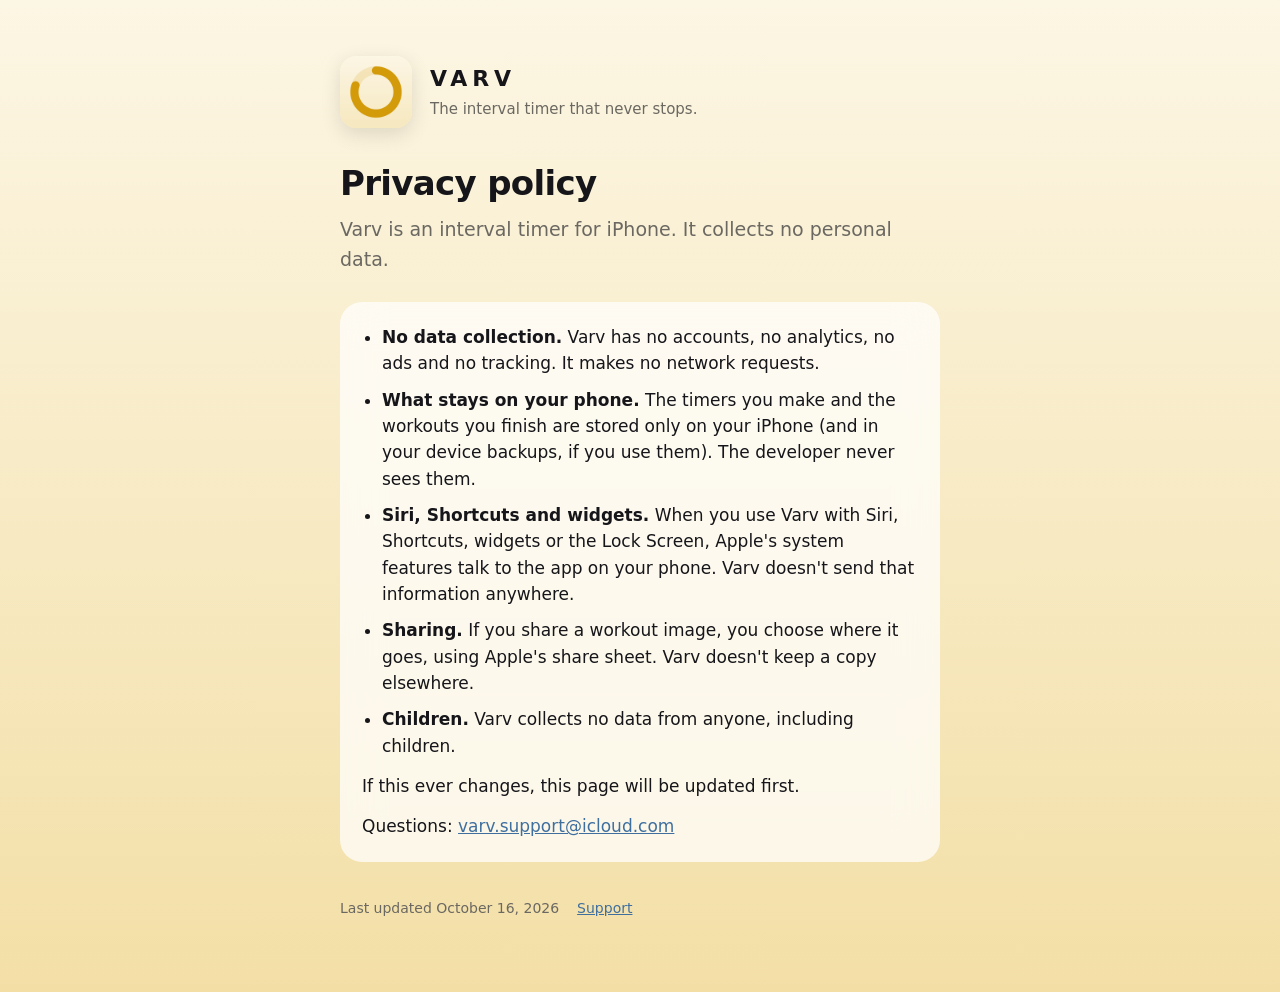
==== privacy.html @ a0442945 "Varv support and privacy pages" ====
<!doctype html>
<html lang="en">
<head>
  <meta charset="utf-8">
  <meta name="viewport" content="width=device-width, initial-scale=1">
  <title>Varv Privacy Policy</title>
  <meta name="description" content="Varv collects no personal data.">
  <link rel="icon" href="icon.png">
  <link rel="apple-touch-icon" href="icon.png">
  <link rel="stylesheet" href="style.css">
</head>
<body>
<main>
  <header>
    <img class="icon-light" src="icon.png" alt="">
    <img class="icon-dark" src="icon-dark.png" alt="">
    <div>
      <p class="wordmark">VARV</p>
      <p class="tagline">The interval timer that never stops.</p>
    </div>
  </header>

  <h1>Privacy policy</h1>
  <p class="lede">Varv is an interval timer for iPhone. It collects no personal data.</p>

  <section class="panel">
    <ul>
      <li><strong>No data collection.</strong> Varv has no accounts, no analytics, no ads and no tracking. It makes no network requests.</li>
      <li><strong>What stays on your phone.</strong> The timers you make and the workouts you finish are stored only on your iPhone (and in your device backups, if you use them). The developer never sees them.</li>
      <li><strong>Siri, Shortcuts and widgets.</strong> When you use Varv with Siri, Shortcuts, widgets or the Lock Screen, Apple's system features talk to the app on your phone. Varv doesn't send that information anywhere.</li>
      <li><strong>Sharing.</strong> If you share a workout image, you choose where it goes, using Apple's share sheet. Varv doesn't keep a copy elsewhere.</li>
      <li><strong>Children.</strong> Varv collects no data from anyone, including children.</li>
    </ul>
    <p>If this ever changes, this page will be updated first.</p>
    <p>Questions: <a href="mailto:varv.support@icloud.com">varv.support@icloud.com</a></p>
  </section>

  <footer>
    <span>Last updated October 16, 2026</span>
    <a href="index.html">Support</a>
  </footer>
</main>
</body>
</html>
---- style.css ----
/* Varv's support and privacy pages: the app's palette and rounded type. */
:root {
  --wash-top: #FCF6E4;
  --wash-bottom: #F3DFA6;
  --panel: rgba(255, 255, 255, 0.72);
  --ink: #16161A;
  --secondary: #6B6862;
  --mustard: #D29A12;
  --blue: #3F6F9F;
  --rule: rgba(22, 22, 26, 0.1);
}
@media (prefers-color-scheme: dark) {
  :root {
    --wash-top: #17150F;
    --wash-bottom: #2A2414;
    --panel: rgba(255, 255, 255, 0.06);
    --ink: #F4F2EE;
    --secondary: #A9A49A;
    --mustard: #E6B23A;
    --blue: #6A97CC;
    --rule: rgba(244, 242, 238, 0.12);
  }
}
* { box-sizing: border-box; }
/* The wash runs the whole page, top to bottom. */
html { -webkit-text-size-adjust: 100%; min-height: 100%;
  background: linear-gradient(var(--wash-top), var(--wash-bottom)); background-color: var(--wash-bottom); }
body {
  margin: 0;
  color: var(--ink);
  font: 17px/1.55 ui-rounded, "SF Pro Rounded", -apple-system, system-ui, "Helvetica Neue", sans-serif;
}
main { max-width: 640px; margin: 0 auto; padding: 56px 20px 72px; }
header { display: flex; align-items: center; gap: 18px; margin-bottom: 36px; }
header img { width: 72px; height: 72px; border-radius: 16px; box-shadow: 0 6px 20px rgba(0, 0, 0, 0.12); }
.icon-dark { display: none; }
@media (prefers-color-scheme: dark) {
  .icon-light { display: none; }
  .icon-dark { display: block; }
}
.wordmark { font-weight: 800; letter-spacing: 0.22em; font-size: 22px; margin: 0; }
.tagline { margin: 2px 0 0; color: var(--secondary); font-size: 15px; }
h1 { font-size: 34px; line-height: 1.15; letter-spacing: -0.02em; margin: 0 0 12px; }
h2 { font-size: 20px; margin: 0 0 6px; }
p { margin: 0 0 14px; }
.lede { font-size: 19px; color: var(--secondary); margin-bottom: 28px; }
.panel { background: var(--panel); border-radius: 22px; padding: 22px 22px 8px; margin-bottom: 18px;
  backdrop-filter: blur(20px); -webkit-backdrop-filter: blur(20px); }
.contact { display: flex; flex-wrap: wrap; align-items: center; justify-content: space-between; gap: 12px; padding-bottom: 22px; }
.contact p { margin: 0; }
.button { display: inline-block; background: var(--ink); color: var(--wash-top); text-decoration: none;
  font-weight: 700; padding: 12px 22px; border-radius: 999px; }
.faq { border-top: 1px solid var(--rule); padding: 16px 0 6px; }
.faq:first-of-type { border-top: 0; padding-top: 0; }
.faq h2 { font-size: 17px; }
.faq p { color: var(--secondary); }
ul { padding-left: 20px; margin: 0 0 14px; }
li { margin-bottom: 10px; }
a { color: var(--blue); }
footer { margin-top: 36px; color: var(--secondary); font-size: 14px; display: flex; gap: 18px; flex-wrap: wrap; }
.dot { display: inline-block; width: 8px; height: 8px; border-radius: 50%; background: var(--mustard); margin-right: 6px; vertical-align: 1px; }
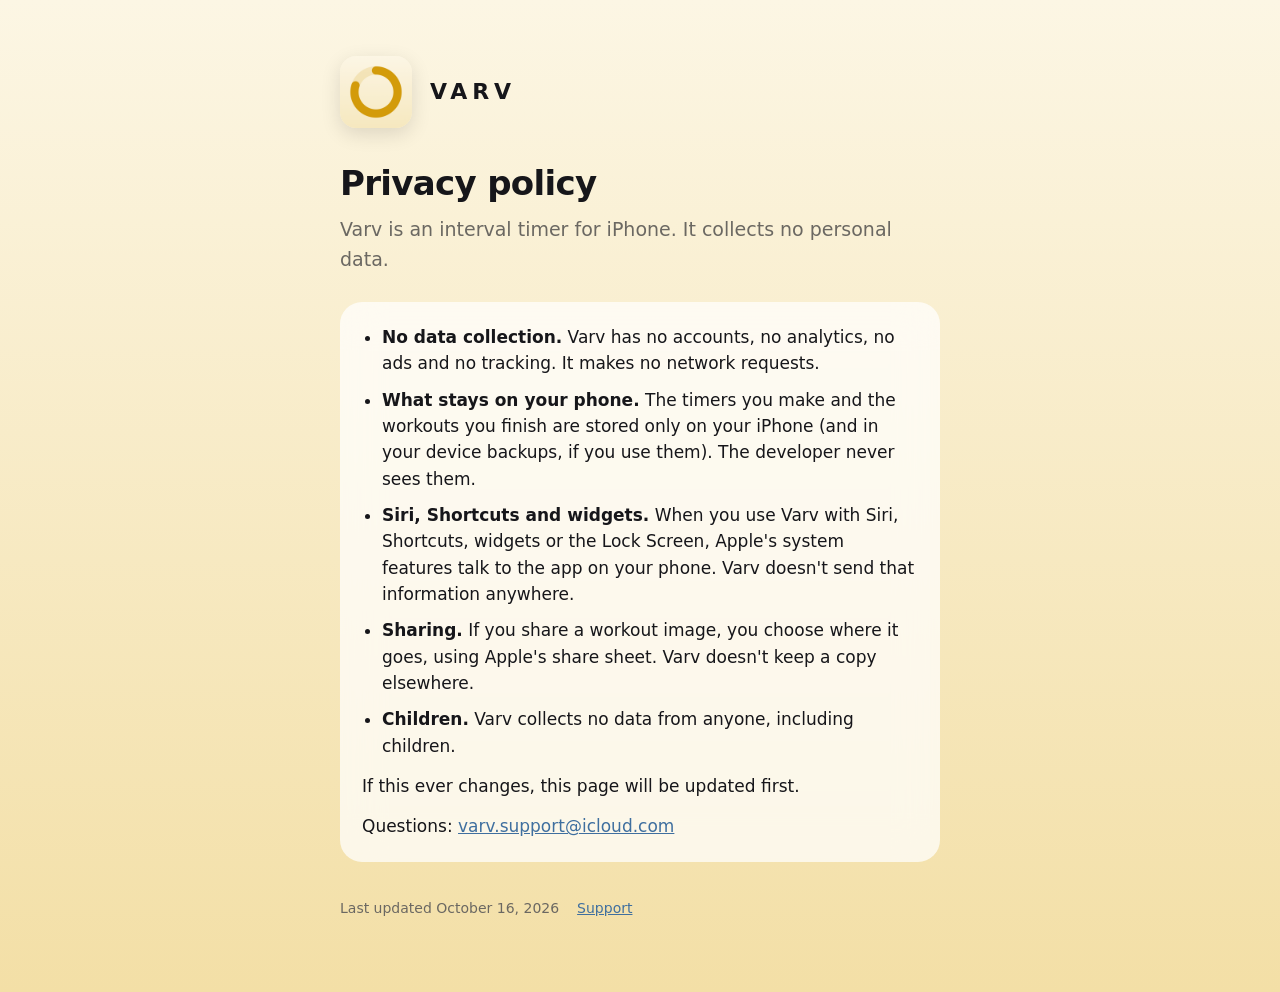
==== commit eade7544: "No tagline" ====
--- a/privacy.html
+++ b/privacy.html
@@ -14,10 +14,7 @@
   <header>
     <img class="icon-light" src="icon.png" alt="">
     <img class="icon-dark" src="icon-dark.png" alt="">
-    <div>
-      <p class="wordmark">VARV</p>
-      <p class="tagline">The interval timer that never stops.</p>
-    </div>
+    <p class="wordmark">VARV</p>
   </header>
 
   <h1>Privacy policy</h1>
--- a/style.css
+++ b/style.css
@@ -39,7 +39,6 @@
   .icon-dark { display: block; }
 }
 .wordmark { font-weight: 800; letter-spacing: 0.22em; font-size: 22px; margin: 0; }
-.tagline { margin: 2px 0 0; color: var(--secondary); font-size: 15px; }
 h1 { font-size: 34px; line-height: 1.15; letter-spacing: -0.02em; margin: 0 0 12px; }
 h2 { font-size: 20px; margin: 0 0 6px; }
 p { margin: 0 0 14px; }
@@ -50,10 +49,6 @@
 .contact p { margin: 0; }
 .button { display: inline-block; background: var(--ink); color: var(--wash-top); text-decoration: none;
   font-weight: 700; padding: 12px 22px; border-radius: 999px; }
-.faq { border-top: 1px solid var(--rule); padding: 16px 0 6px; }
-.faq:first-of-type { border-top: 0; padding-top: 0; }
-.faq h2 { font-size: 17px; }
-.faq p { color: var(--secondary); }
 ul { padding-left: 20px; margin: 0 0 14px; }
 li { margin-bottom: 10px; }
 a { color: var(--blue); }
